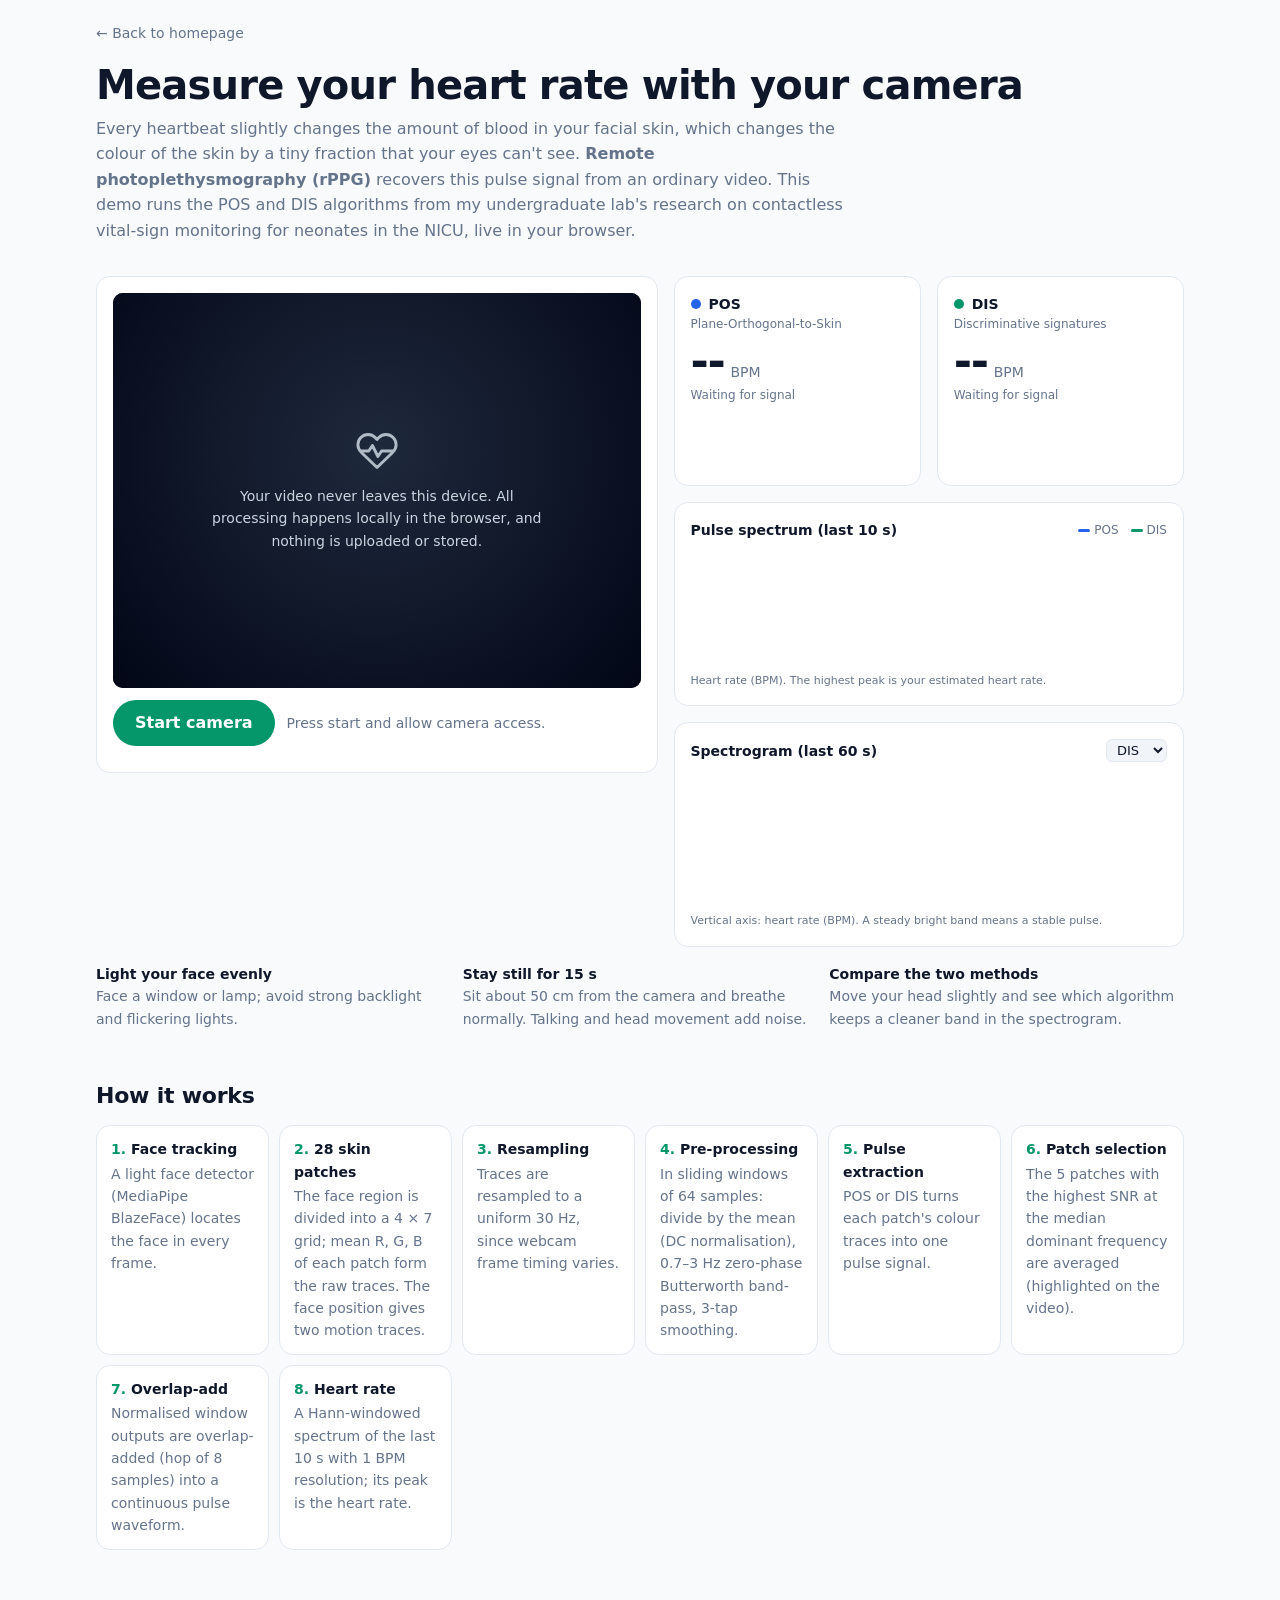
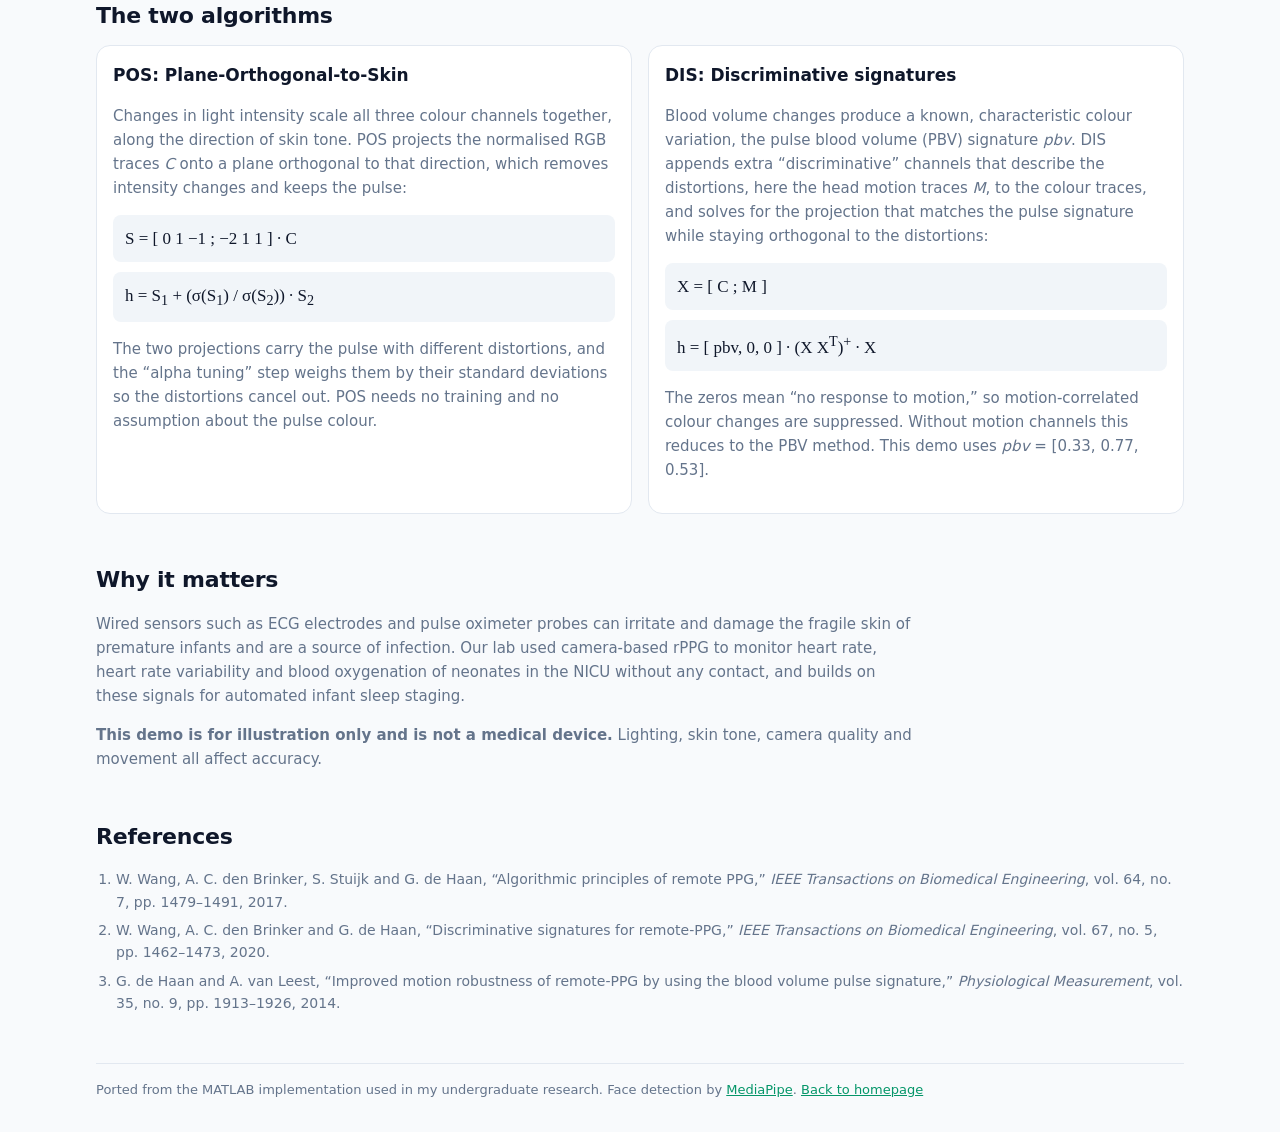
==== static/rppg/index.html @ 7802dd4b "Add live rPPG heart-rate demo (POS and DIS) to the site In-browser webcam demo at /rppg/ ported from" ====
<!doctype html>
<html lang="en">
<head>
  <meta charset="utf-8">
  <meta name="viewport" content="width=device-width, initial-scale=1">
  <title>rPPG Live Demo | Yiming Zhong</title>
  <meta name="description" content="Measure your heart rate with your webcam: an in-browser demo of remote photoplethysmography (rPPG) using the POS and DIS algorithms.">
  <script>
    // Follow the main site's light/dark choice when one has been saved.
    try {
      const t = localStorage.getItem('wc-color-theme');
      if (t === 'light' || t === 'dark') document.documentElement.dataset.theme = t;
    } catch (e) {}
  </script>
  <style>
    :root {
      --bg: #f8fafc;
      --surface: #ffffff;
      --surface-2: #f1f5f9;
      --border: #e2e8f0;
      --text: #0f172a;
      --muted: #64748b;
      --accent: #059669;
      --accent-ink: #ffffff;
      --grid: #e2e8f0;
      --pos: #2563eb;
      --dis: #059669;
      --good: #059669;
      --fair: #d97706;
      --poor: #dc2626;
      color-scheme: light;
    }
    @media (prefers-color-scheme: dark) {
      :root:not([data-theme="light"]) {
        --bg: #0b1120;
        --surface: #111827;
        --surface-2: #1e293b;
        --border: #1f2a3c;
        --text: #e5e7eb;
        --muted: #94a3b8;
        --accent: #10b981;
        --accent-ink: #052e1f;
        --grid: #1f2a3c;
        --pos: #60a5fa;
        --dis: #34d399;
        --good: #34d399;
        --fair: #fbbf24;
        --poor: #f87171;
        color-scheme: dark;
      }
    }
    :root[data-theme="dark"] {
      --bg: #0b1120;
      --surface: #111827;
      --surface-2: #1e293b;
      --border: #1f2a3c;
      --text: #e5e7eb;
      --muted: #94a3b8;
      --accent: #10b981;
      --accent-ink: #052e1f;
      --grid: #1f2a3c;
      --pos: #60a5fa;
      --dis: #34d399;
      --good: #34d399;
      --fair: #fbbf24;
      --poor: #f87171;
      color-scheme: dark;
    }
    * { box-sizing: border-box; }
    [hidden] { display: none !important; }
    body {
      margin: 0;
      background: var(--bg);
      color: var(--text);
      font: 16px/1.6 system-ui, -apple-system, "Segoe UI", Roboto, "Helvetica Neue", Arial, sans-serif;
    }
    a { color: var(--accent); }
    .wrap { max-width: 1120px; margin: 0 auto; padding: 0 16px; }
    header.top { padding: 20px 0 8px; }
    header.top a.back { text-decoration: none; font-size: 14px; color: var(--muted); }
    header.top a.back:hover { color: var(--accent); }
    h1 { font-size: clamp(28px, 4vw, 40px); line-height: 1.15; margin: 16px 0 8px; letter-spacing: -0.02em; }
    .lede { color: var(--muted); max-width: 760px; margin: 0 0 24px; }
    h2 { font-size: 22px; margin: 48px 0 12px; letter-spacing: -0.01em; }
    h3 { font-size: 17px; margin: 0 0 8px; }
    .card {
      background: var(--surface);
      border: 1px solid var(--border);
      border-radius: 14px;
      padding: 16px;
    }
    .demo { display: grid; grid-template-columns: minmax(0, 1.1fr) minmax(0, 1fr); gap: 16px; align-items: start; }
    @media (max-width: 860px) { .demo { grid-template-columns: minmax(0, 1fr); } }
    .stage { position: relative; border-radius: 10px; overflow: hidden; background: #000; aspect-ratio: 4 / 3; }
    .stage canvas { display: block; width: 100%; height: auto; }
    .stage video { position: absolute; width: 1px; height: 1px; opacity: 0; pointer-events: none; }
    .placeholder {
      position: absolute; inset: 0; display: flex; flex-direction: column; align-items: center; justify-content: center;
      gap: 12px; padding: 24px; text-align: center; color: #cbd5e1;
      background: radial-gradient(circle at 50% 40%, #1e293b, #020617);
    }
    .placeholder svg { opacity: 0.85; }
    .placeholder p { margin: 0; font-size: 14px; max-width: 340px; }
    .controls { display: flex; flex-wrap: wrap; align-items: center; gap: 12px; margin-top: 12px; }
    button {
      font: inherit; font-weight: 600; border: 0; border-radius: 999px; padding: 10px 22px; cursor: pointer;
      background: var(--accent); color: var(--accent-ink);
    }
    button.secondary { background: var(--surface-2); color: var(--text); border: 1px solid var(--border); }
    button:disabled { opacity: 0.5; cursor: not-allowed; }
    .status { font-size: 14px; color: var(--muted); flex: 1 1 200px; }
    .chips { display: flex; flex-wrap: wrap; gap: 8px; margin-top: 10px; font-size: 12px; }
    .chip { padding: 2px 10px; border-radius: 999px; background: var(--surface-2); color: var(--muted); border: 1px solid var(--border); }
    .chip:empty { display: none; }
    .chip[data-state="ok"] { color: var(--good); }
    .chip[data-state="failed"] { color: var(--fair); }
    .progress { height: 4px; background: var(--surface-2); border-radius: 999px; margin-top: 12px; overflow: hidden; }
    .progress > div { height: 100%; width: 0; background: var(--accent); transition: width 0.3s; }
    .results { display: grid; gap: 16px; }
    .methods { display: grid; grid-template-columns: 1fr 1fr; gap: 16px; }
    @media (max-width: 480px) { .methods { grid-template-columns: 1fr; } }
    .method .name { display: flex; align-items: center; gap: 8px; font-weight: 600; font-size: 14px; }
    .method .name i { width: 10px; height: 10px; border-radius: 50%; display: inline-block; }
    .method .sub { font-size: 12px; color: var(--muted); }
    .bpm { display: flex; align-items: baseline; gap: 6px; margin: 6px 0 2px; }
    .bpm strong { font-size: 44px; line-height: 1; font-variant-numeric: tabular-nums; letter-spacing: -0.03em; }
    .bpm span { color: var(--muted); font-size: 14px; }
    .quality { font-size: 12px; color: var(--muted); }
    .quality[data-level="good"] { color: var(--good); }
    .quality[data-level="fair"] { color: var(--fair); }
    .quality[data-level="poor"] { color: var(--poor); }
    canvas.wave { width: 100%; height: 56px; display: block; margin-top: 8px; }
    canvas.spectrum { width: 100%; height: 120px; display: block; }
    canvas.spectrogram { width: 100%; height: 140px; display: block; border-radius: 6px; }
    .chart-head { display: flex; justify-content: space-between; align-items: center; gap: 8px; margin-bottom: 6px; }
    .chart-head h3 { margin: 0; font-size: 14px; }
    .legend { display: flex; gap: 12px; font-size: 12px; color: var(--muted); }
    .legend i { display: inline-block; width: 12px; height: 3px; border-radius: 2px; vertical-align: middle; margin-right: 4px; }
    select { font: inherit; font-size: 13px; padding: 2px 6px; border-radius: 6px; border: 1px solid var(--border); background: var(--surface-2); color: var(--text); }
    .axis-note { font-size: 11px; color: var(--muted); margin-top: 4px; }
    .tips { display: grid; grid-template-columns: repeat(auto-fit, minmax(220px, 1fr)); gap: 12px; margin-top: 16px; }
    .tip { font-size: 14px; color: var(--muted); }
    .tip b { color: var(--text); display: block; }
    .pipeline { display: grid; grid-template-columns: repeat(auto-fit, minmax(170px, 1fr)); gap: 10px; counter-reset: step; }
    .pipeline .card { padding: 12px 14px; font-size: 14px; color: var(--muted); }
    .pipeline .card b { display: block; color: var(--text); margin-bottom: 2px; }
    .pipeline .card b::before { counter-increment: step; content: counter(step) ". "; color: var(--accent); }
    .algos { display: grid; grid-template-columns: repeat(auto-fit, minmax(300px, 1fr)); gap: 16px; }
    .eq {
      font-family: "Cambria Math", "STIX Two Math", Georgia, serif; font-size: 17px; background: var(--surface-2);
      border-radius: 8px; padding: 10px 12px; margin: 10px 0; overflow-x: auto; white-space: nowrap;
    }
    .algos p, .prose p, .prose li { color: var(--muted); font-size: 15px; }
    .prose { max-width: 820px; }
    .refs { font-size: 14px; color: var(--muted); padding-left: 20px; }
    .refs li { margin-bottom: 6px; }
    footer { margin: 48px 0 32px; padding-top: 16px; border-top: 1px solid var(--border); font-size: 13px; color: var(--muted); }
  </style>
</head>
<body>
  <div class="wrap">
    <header class="top">
      <a class="back" href="../">&larr; Back to homepage</a>
      <h1>Measure your heart rate with your camera</h1>
      <p class="lede">
        Every heartbeat slightly changes the amount of blood in your facial skin, which changes the colour of
        the skin by a tiny fraction that your eyes can't see. <strong>Remote photoplethysmography (rPPG)</strong>
        recovers this pulse signal from an ordinary video. This demo runs the POS and DIS algorithms from my
        undergraduate lab's research on contactless vital-sign monitoring for neonates in the NICU, live in your browser.
      </p>
    </header>

    <section class="demo">
      <div class="card">
        <div class="stage">
          <canvas id="view" aria-label="Camera view with the skin regions used for measurement"></canvas>
          <video id="video" playsinline muted></video>
          <div class="placeholder" id="placeholder">
            <svg width="44" height="44" viewBox="0 0 24 24" fill="none" stroke="currentColor" stroke-width="1.6" stroke-linecap="round" stroke-linejoin="round" aria-hidden="true">
              <path d="M20.8 4.6a5.5 5.5 0 0 0-7.8 0L12 5.7l-1-1.1a5.5 5.5 0 0 0-7.8 7.8l1 1.1L12 21l7.8-7.5 1-1.1a5.5 5.5 0 0 0 0-7.8z"/>
              <path d="M3.5 12h4l2-3 3 6 2-3h6"/>
            </svg>
            <p>Your video never leaves this device. All processing happens locally in the browser, and nothing is uploaded or stored.</p>
          </div>
        </div>
        <div class="controls">
          <button id="start" type="button">Start camera</button>
          <button id="stop" type="button" class="secondary" hidden>Stop</button>
          <div class="status" id="status" role="status" aria-live="polite">Press start and allow camera access.</div>
        </div>
        <div class="progress" id="progress" hidden><div id="progress-bar"></div></div>
        <div class="chips">
          <span class="chip" id="tracker"></span>
          <span class="chip" id="fps"></span>
        </div>
      </div>

      <div class="results">
        <div class="methods">
          <div class="card method">
            <div class="name"><i style="background: var(--pos)"></i>POS</div>
            <div class="sub">Plane-Orthogonal-to-Skin</div>
            <div class="bpm"><strong id="pos-bpm">--</strong><span>BPM</span></div>
            <div class="quality" id="pos-quality">Waiting for signal</div>
            <canvas class="wave" id="pos-wave" aria-label="POS pulse waveform"></canvas>
          </div>
          <div class="card method">
            <div class="name"><i style="background: var(--dis)"></i>DIS</div>
            <div class="sub">Discriminative signatures</div>
            <div class="bpm"><strong id="dis-bpm">--</strong><span>BPM</span></div>
            <div class="quality" id="dis-quality">Waiting for signal</div>
            <canvas class="wave" id="dis-wave" aria-label="DIS pulse waveform"></canvas>
          </div>
        </div>
        <div class="card">
          <div class="chart-head">
            <h3>Pulse spectrum (last 10 s)</h3>
            <div class="legend"><span><i style="background: var(--pos)"></i>POS</span><span><i style="background: var(--dis)"></i>DIS</span></div>
          </div>
          <canvas class="spectrum" id="spectrum" aria-label="Pulse spectrum"></canvas>
          <div class="axis-note">Heart rate (BPM). The highest peak is your estimated heart rate.</div>
        </div>
        <div class="card">
          <div class="chart-head">
            <h3>Spectrogram (last 60 s)</h3>
            <select id="spec-method" aria-label="Algorithm shown in the spectrogram">
              <option value="dis">DIS</option>
              <option value="pos">POS</option>
            </select>
          </div>
          <canvas class="spectrogram" id="spectrogram" aria-label="Heart rate spectrogram"></canvas>
          <div class="axis-note">Vertical axis: heart rate (BPM). A steady bright band means a stable pulse.</div>
        </div>
      </div>
    </section>

    <div class="tips">
      <div class="tip"><b>Light your face evenly</b>Face a window or lamp; avoid strong backlight and flickering lights.</div>
      <div class="tip"><b>Stay still for 15 s</b>Sit about 50 cm from the camera and breathe normally. Talking and head movement add noise.</div>
      <div class="tip"><b>Compare the two methods</b>Move your head slightly and see which algorithm keeps a cleaner band in the spectrogram.</div>
    </div>

    <h2>How it works</h2>
    <div class="pipeline">
      <div class="card"><b>Face tracking</b>A light face detector (MediaPipe BlazeFace) locates the face in every frame.</div>
      <div class="card"><b>28 skin patches</b>The face region is divided into a 4 &times; 7 grid; mean R, G, B of each patch form the raw traces. The face position gives two motion traces.</div>
      <div class="card"><b>Resampling</b>Traces are resampled to a uniform 30 Hz, since webcam frame timing varies.</div>
      <div class="card"><b>Pre-processing</b>In sliding windows of 64 samples: divide by the mean (DC normalisation), 0.7&ndash;3 Hz zero-phase Butterworth band-pass, 3-tap smoothing.</div>
      <div class="card"><b>Pulse extraction</b>POS or DIS turns each patch's colour traces into one pulse signal.</div>
      <div class="card"><b>Patch selection</b>The 5 patches with the highest SNR at the median dominant frequency are averaged (highlighted on the video).</div>
      <div class="card"><b>Overlap-add</b>Normalised window outputs are overlap-added (hop of 8 samples) into a continuous pulse waveform.</div>
      <div class="card"><b>Heart rate</b>A Hann-windowed spectrum of the last 10 s with 1 BPM resolution; its peak is the heart rate.</div>
    </div>

    <h2>The two algorithms</h2>
    <div class="algos">
      <div class="card">
        <h3>POS: Plane-Orthogonal-to-Skin</h3>
        <p>
          Changes in light intensity scale all three colour channels together, along the direction of skin tone.
          POS projects the normalised RGB traces <var>C</var> onto a plane orthogonal to that direction,
          which removes intensity changes and keeps the pulse:
        </p>
        <div class="eq">S = [ 0 1 &minus;1 ; &minus;2 1 1 ] &middot; C</div>
        <div class="eq">h = S<sub>1</sub> + (&sigma;(S<sub>1</sub>) / &sigma;(S<sub>2</sub>)) &middot; S<sub>2</sub></div>
        <p>
          The two projections carry the pulse with different distortions, and the &ldquo;alpha tuning&rdquo; step
          weighs them by their standard deviations so the distortions cancel out. POS needs no training and no
          assumption about the pulse colour.
        </p>
      </div>
      <div class="card">
        <h3>DIS: Discriminative signatures</h3>
        <p>
          Blood volume changes produce a known, characteristic colour variation, the pulse blood volume (PBV)
          signature <var>pbv</var>. DIS appends extra &ldquo;discriminative&rdquo; channels that describe the
          distortions, here the head motion traces <var>M</var>, to the colour traces, and solves for the projection
          that matches the pulse signature while staying orthogonal to the distortions:
        </p>
        <div class="eq">X = [ C ; M ]</div>
        <div class="eq">h = [ pbv, 0, 0 ] &middot; (X X<sup>T</sup>)<sup>+</sup> &middot; X</div>
        <p>
          The zeros mean &ldquo;no response to motion,&rdquo; so motion-correlated colour changes are suppressed.
          Without motion channels this reduces to the PBV method. This demo uses
          <var>pbv</var> = [0.33, 0.77, 0.53].
        </p>
      </div>
    </div>

    <h2>Why it matters</h2>
    <div class="prose">
      <p>
        Wired sensors such as ECG electrodes and pulse oximeter probes can irritate and damage the fragile skin of
        premature infants and are a source of infection. Our lab used camera-based rPPG to monitor heart rate,
        heart rate variability and blood oxygenation of neonates in the NICU without any contact, and builds on
        these signals for automated infant sleep staging.
      </p>
      <p>
        <strong>This demo is for illustration only and is not a medical device.</strong> Lighting, skin tone,
        camera quality and movement all affect accuracy.
      </p>
    </div>

    <h2>References</h2>
    <ol class="refs">
      <li>W. Wang, A. C. den Brinker, S. Stuijk and G. de Haan, &ldquo;Algorithmic principles of remote PPG,&rdquo; <em>IEEE Transactions on Biomedical Engineering</em>, vol. 64, no. 7, pp. 1479&ndash;1491, 2017.</li>
      <li>W. Wang, A. C. den Brinker and G. de Haan, &ldquo;Discriminative signatures for remote-PPG,&rdquo; <em>IEEE Transactions on Biomedical Engineering</em>, vol. 67, no. 5, pp. 1462&ndash;1473, 2020.</li>
      <li>G. de Haan and A. van Leest, &ldquo;Improved motion robustness of remote-PPG by using the blood volume pulse signature,&rdquo; <em>Physiological Measurement</em>, vol. 35, no. 9, pp. 1913&ndash;1926, 2014.</li>
    </ol>

    <footer>
      Ported from the MATLAB implementation used in my undergraduate research. Face detection by
      <a href="https://ai.google.dev/edge/mediapipe/solutions/vision/face_detector" rel="noopener">MediaPipe</a>.
      <a href="../">Back to homepage</a>
    </footer>
  </div>
  <script type="module" src="app.js"></script>
</body>
</html>
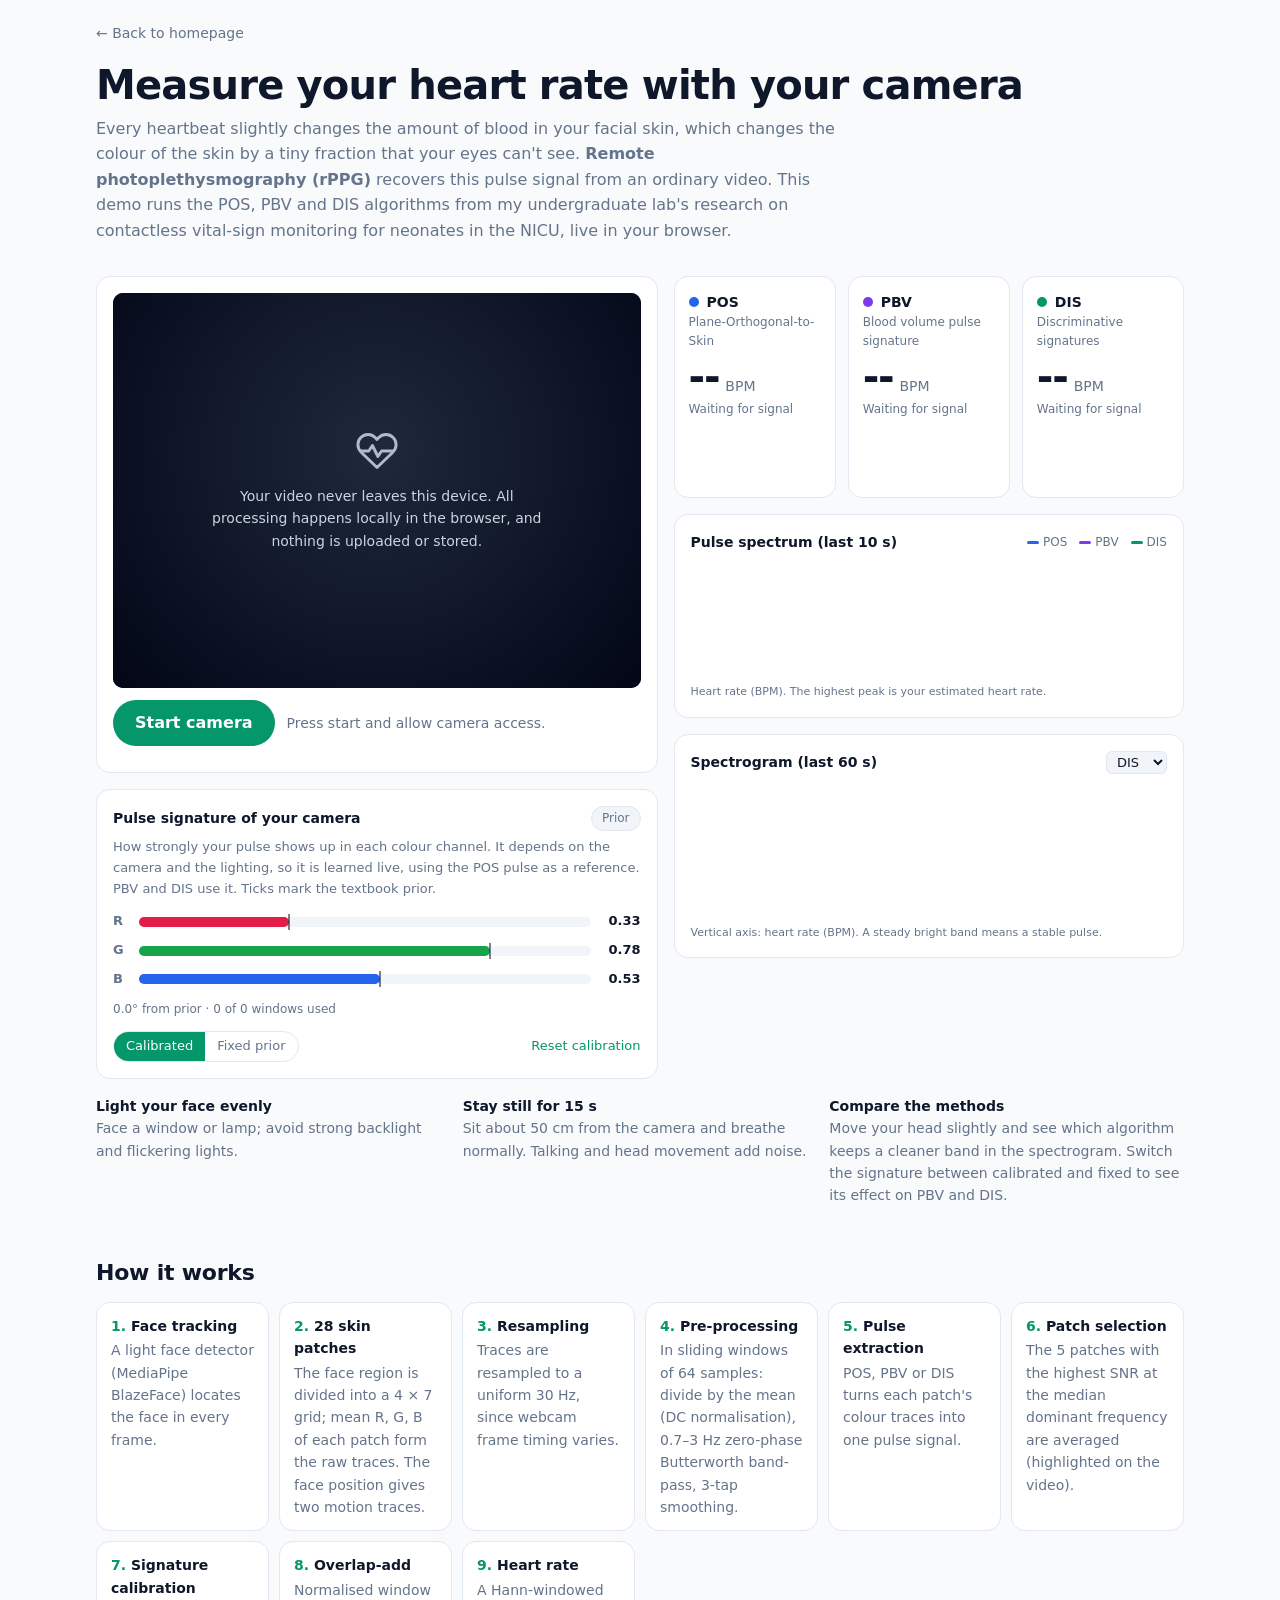
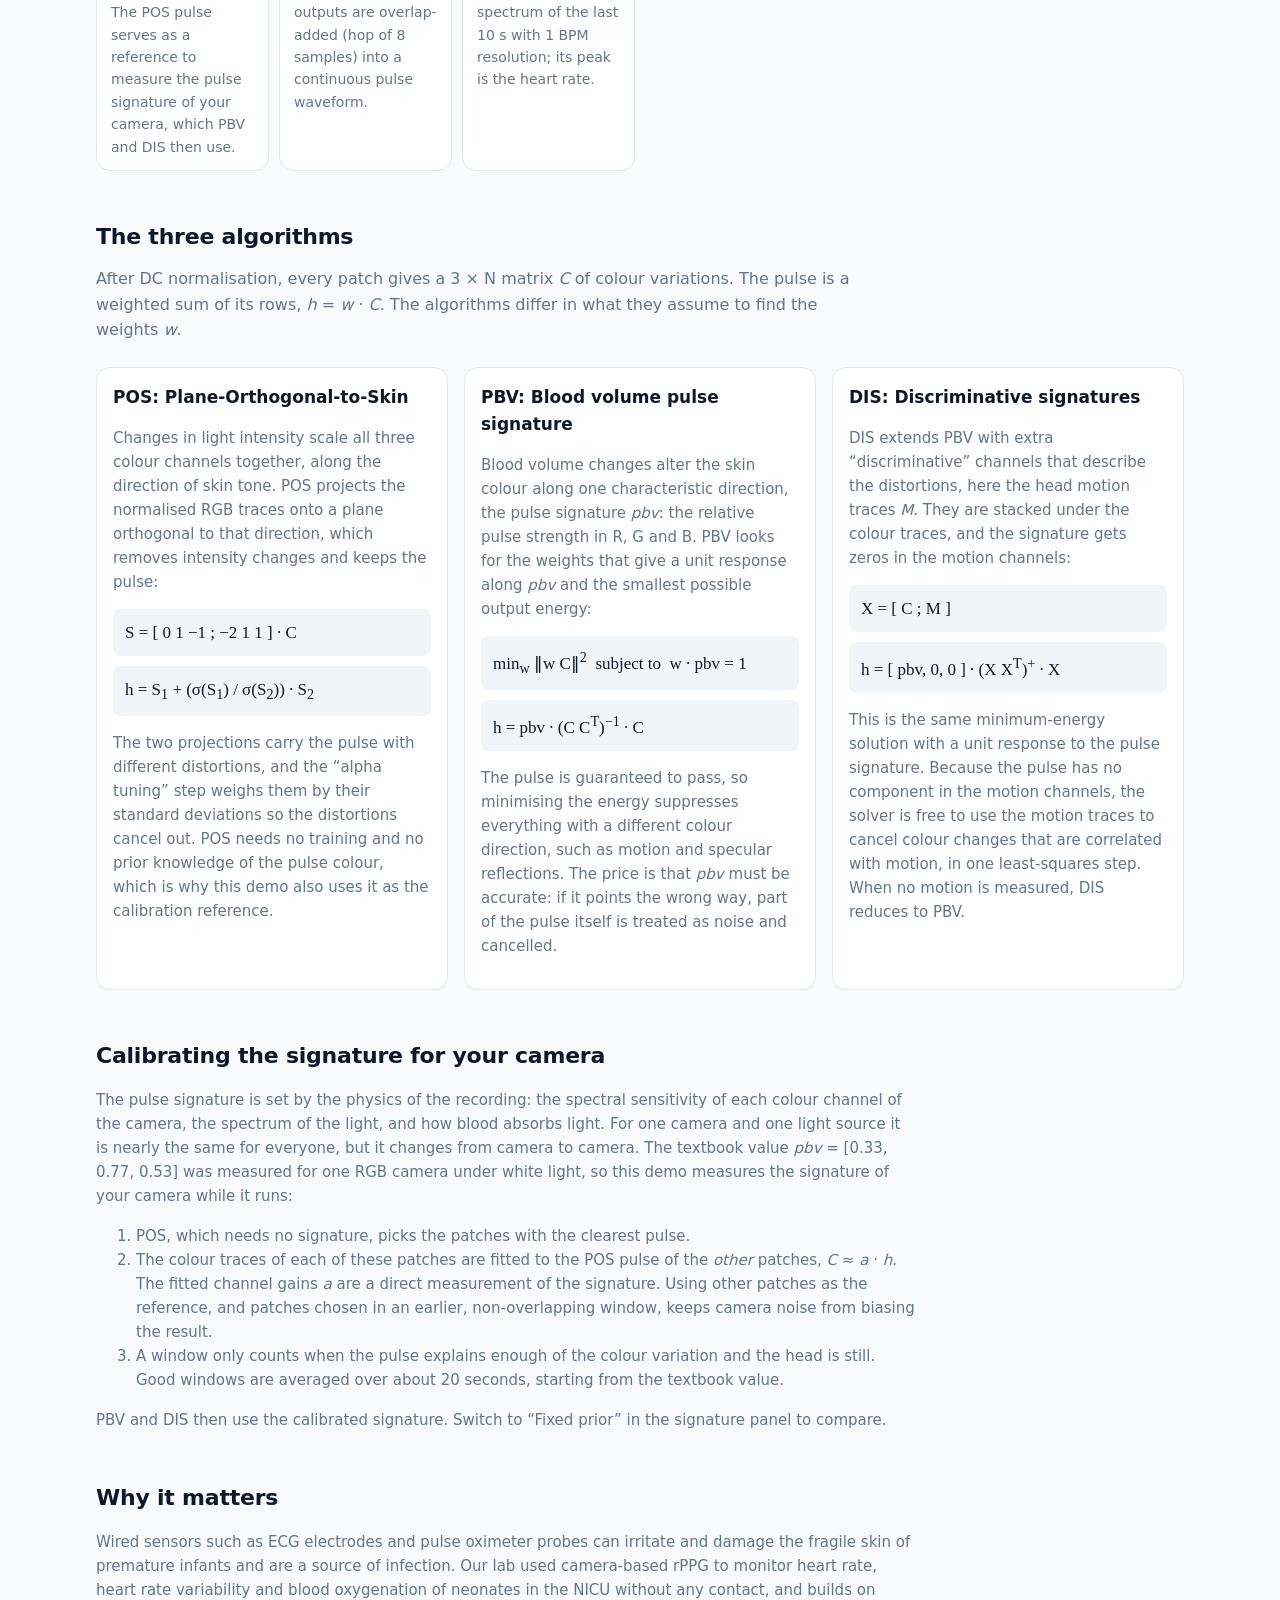
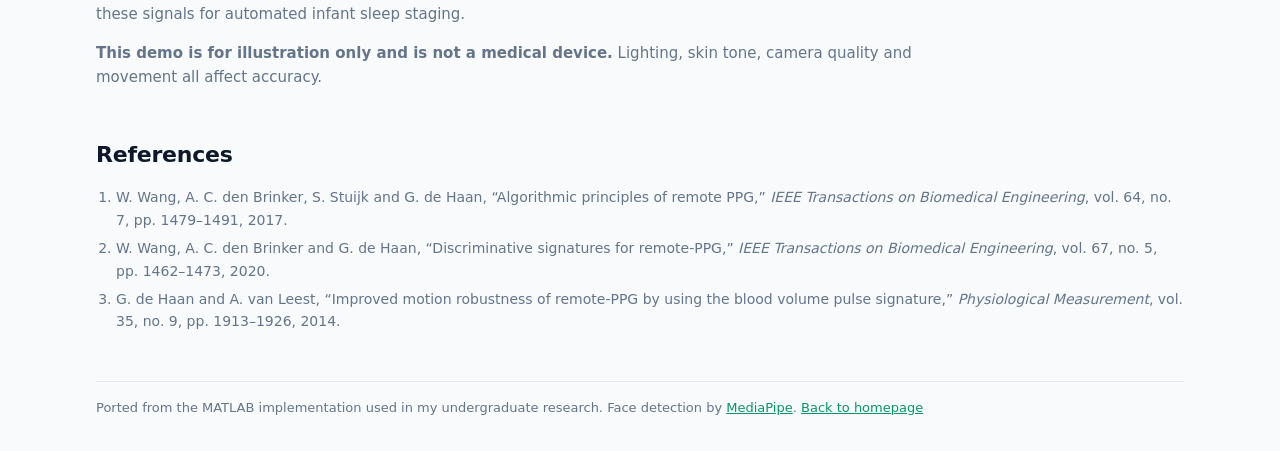
==== commit 70f936cb: "rPPG demo: add PBV and live pulse-signature calibration - Add PBV (blood volume pulse signature) as " ====
--- a/static/rppg/index.html
+++ b/static/rppg/index.html
@@ -24,7 +24,11 @@
       --accent-ink: #ffffff;
       --grid: #e2e8f0;
       --pos: #2563eb;
+      --pbv: #7c3aed;
       --dis: #059669;
+      --ch-r: #e11d48;
+      --ch-g: #16a34a;
+      --ch-b: #2563eb;
       --good: #059669;
       --fair: #d97706;
       --poor: #dc2626;
@@ -42,7 +46,11 @@
         --accent-ink: #052e1f;
         --grid: #1f2a3c;
         --pos: #60a5fa;
+        --pbv: #a78bfa;
         --dis: #34d399;
+        --ch-r: #fb7185;
+        --ch-g: #4ade80;
+        --ch-b: #60a5fa;
         --good: #34d399;
         --fair: #fbbf24;
         --poor: #f87171;
@@ -60,7 +68,11 @@
       --accent-ink: #052e1f;
       --grid: #1f2a3c;
       --pos: #60a5fa;
+      --pbv: #a78bfa;
       --dis: #34d399;
+      --ch-r: #fb7185;
+      --ch-g: #4ade80;
+      --ch-b: #60a5fa;
       --good: #34d399;
       --fair: #fbbf24;
       --poor: #f87171;
@@ -110,20 +122,21 @@
     button:disabled { opacity: 0.5; cursor: not-allowed; }
     .status { font-size: 14px; color: var(--muted); flex: 1 1 200px; }
     .chips { display: flex; flex-wrap: wrap; gap: 8px; margin-top: 10px; font-size: 12px; }
-    .chip { padding: 2px 10px; border-radius: 999px; background: var(--surface-2); color: var(--muted); border: 1px solid var(--border); }
+    .chip { font-size: 12px; padding: 2px 10px; border-radius: 999px; background: var(--surface-2); color: var(--muted); border: 1px solid var(--border); }
     .chip:empty { display: none; }
     .chip[data-state="ok"] { color: var(--good); }
     .chip[data-state="failed"] { color: var(--fair); }
     .progress { height: 4px; background: var(--surface-2); border-radius: 999px; margin-top: 12px; overflow: hidden; }
     .progress > div { height: 100%; width: 0; background: var(--accent); transition: width 0.3s; }
-    .results { display: grid; gap: 16px; }
-    .methods { display: grid; grid-template-columns: 1fr 1fr; gap: 16px; }
-    @media (max-width: 480px) { .methods { grid-template-columns: 1fr; } }
+    .results, .left { display: grid; gap: 16px; }
+    .methods { display: grid; grid-template-columns: repeat(3, minmax(0, 1fr)); gap: 12px; }
+    @media (max-width: 560px) { .methods { grid-template-columns: minmax(0, 1fr); } }
+    .methods .card { padding: 14px; }
     .method .name { display: flex; align-items: center; gap: 8px; font-weight: 600; font-size: 14px; }
     .method .name i { width: 10px; height: 10px; border-radius: 50%; display: inline-block; }
     .method .sub { font-size: 12px; color: var(--muted); }
     .bpm { display: flex; align-items: baseline; gap: 6px; margin: 6px 0 2px; }
-    .bpm strong { font-size: 44px; line-height: 1; font-variant-numeric: tabular-nums; letter-spacing: -0.03em; }
+    .bpm strong { font-size: 40px; line-height: 1; font-variant-numeric: tabular-nums; letter-spacing: -0.03em; }
     .bpm span { color: var(--muted); font-size: 14px; }
     .quality { font-size: 12px; color: var(--muted); }
     .quality[data-level="good"] { color: var(--good); }
@@ -138,6 +151,25 @@
     .legend i { display: inline-block; width: 12px; height: 3px; border-radius: 2px; vertical-align: middle; margin-right: 4px; }
     select { font: inherit; font-size: 13px; padding: 2px 6px; border-radius: 6px; border: 1px solid var(--border); background: var(--surface-2); color: var(--text); }
     .axis-note { font-size: 11px; color: var(--muted); margin-top: 4px; }
+    .sig-note { font-size: 13px; color: var(--muted); margin: 0 0 12px; }
+    .bars { display: grid; gap: 8px; }
+    .bar-row { display: grid; grid-template-columns: 16px minmax(0, 1fr) 40px; align-items: center; gap: 10px; font-size: 13px; }
+    .bar-row > span { color: var(--muted); font-weight: 600; }
+    .bar-row > b { font-variant-numeric: tabular-nums; text-align: right; font-weight: 600; }
+    .track { position: relative; height: 10px; background: var(--surface-2); border-radius: 999px; }
+    .fill { height: 100%; border-radius: 999px; transition: width 0.4s; }
+    .fill.r { background: var(--ch-r); }
+    .fill.g { background: var(--ch-g); }
+    .fill.b { background: var(--ch-b); }
+    .mark { position: absolute; top: -3px; width: 2px; height: 16px; margin-left: -1px; background: var(--text); opacity: 0.55; }
+    .sig-meta { font-size: 12px; color: var(--muted); margin-top: 10px; }
+    .sig-controls { display: flex; flex-wrap: wrap; align-items: center; justify-content: space-between; gap: 10px; margin-top: 12px; }
+    .seg { display: inline-flex; border: 1px solid var(--border); border-radius: 999px; overflow: hidden; font-size: 13px; }
+    .seg label { padding: 4px 12px; cursor: pointer; color: var(--muted); }
+    .seg input { position: absolute; opacity: 0; pointer-events: none; }
+    .seg label:has(input:checked) { background: var(--accent); color: var(--accent-ink); }
+    .seg label:has(input:focus-visible) { outline: 2px solid var(--accent); outline-offset: -2px; }
+    button.link { background: none; color: var(--accent); padding: 0; font-weight: 500; font-size: 13px; }
     .tips { display: grid; grid-template-columns: repeat(auto-fit, minmax(220px, 1fr)); gap: 12px; margin-top: 16px; }
     .tip { font-size: 14px; color: var(--muted); }
     .tip b { color: var(--text); display: block; }
@@ -165,12 +197,13 @@
       <p class="lede">
         Every heartbeat slightly changes the amount of blood in your facial skin, which changes the colour of
         the skin by a tiny fraction that your eyes can't see. <strong>Remote photoplethysmography (rPPG)</strong>
-        recovers this pulse signal from an ordinary video. This demo runs the POS and DIS algorithms from my
+        recovers this pulse signal from an ordinary video. This demo runs the POS, PBV and DIS algorithms from my
         undergraduate lab's research on contactless vital-sign monitoring for neonates in the NICU, live in your browser.
       </p>
     </header>
 
     <section class="demo">
+      <div class="left">
       <div class="card">
         <div class="stage">
           <canvas id="view" aria-label="Camera view with the skin regions used for measurement"></canvas>
@@ -195,6 +228,31 @@
         </div>
       </div>
 
+      <div class="card signature">
+        <div class="chart-head">
+          <h3>Pulse signature of your camera</h3>
+          <span class="chip" id="sig-status">Prior</span>
+        </div>
+        <p class="sig-note">
+          How strongly your pulse shows up in each colour channel. It depends on the camera and the lighting, so it is
+          learned live, using the POS pulse as a reference. PBV and DIS use it. Ticks mark the textbook prior.
+        </p>
+        <div class="bars" aria-label="Pulse signature per colour channel">
+          <div class="bar-row"><span>R</span><div class="track"><div class="fill r" id="sig-r"></div><div class="mark" id="prior-r"></div></div><b id="sig-r-val">–</b></div>
+          <div class="bar-row"><span>G</span><div class="track"><div class="fill g" id="sig-g"></div><div class="mark" id="prior-g"></div></div><b id="sig-g-val">–</b></div>
+          <div class="bar-row"><span>B</span><div class="track"><div class="fill b" id="sig-b"></div><div class="mark" id="prior-b"></div></div><b id="sig-b-val">–</b></div>
+        </div>
+        <div class="sig-meta" id="sig-meta"></div>
+        <div class="sig-controls">
+          <div class="seg" role="radiogroup" aria-label="Signature used by PBV and DIS">
+            <label><input type="radio" name="sig-mode" value="calibrated" checked>Calibrated</label>
+            <label><input type="radio" name="sig-mode" value="prior">Fixed prior</label>
+          </div>
+          <button class="link" id="sig-reset" type="button">Reset calibration</button>
+        </div>
+      </div>
+      </div>
+
       <div class="results">
         <div class="methods">
           <div class="card method">
@@ -205,6 +263,13 @@
             <canvas class="wave" id="pos-wave" aria-label="POS pulse waveform"></canvas>
           </div>
           <div class="card method">
+            <div class="name"><i style="background: var(--pbv)"></i>PBV</div>
+            <div class="sub">Blood volume pulse signature</div>
+            <div class="bpm"><strong id="pbv-bpm">--</strong><span>BPM</span></div>
+            <div class="quality" id="pbv-quality">Waiting for signal</div>
+            <canvas class="wave" id="pbv-wave" aria-label="PBV pulse waveform"></canvas>
+          </div>
+          <div class="card method">
             <div class="name"><i style="background: var(--dis)"></i>DIS</div>
             <div class="sub">Discriminative signatures</div>
             <div class="bpm"><strong id="dis-bpm">--</strong><span>BPM</span></div>
@@ -215,7 +280,7 @@
         <div class="card">
           <div class="chart-head">
             <h3>Pulse spectrum (last 10 s)</h3>
-            <div class="legend"><span><i style="background: var(--pos)"></i>POS</span><span><i style="background: var(--dis)"></i>DIS</span></div>
+            <div class="legend"><span><i style="background: var(--pos)"></i>POS</span><span><i style="background: var(--pbv)"></i>PBV</span><span><i style="background: var(--dis)"></i>DIS</span></div>
           </div>
           <canvas class="spectrum" id="spectrum" aria-label="Pulse spectrum"></canvas>
           <div class="axis-note">Heart rate (BPM). The highest peak is your estimated heart rate.</div>
@@ -225,6 +290,7 @@
             <h3>Spectrogram (last 60 s)</h3>
             <select id="spec-method" aria-label="Algorithm shown in the spectrogram">
               <option value="dis">DIS</option>
+              <option value="pbv">PBV</option>
               <option value="pos">POS</option>
             </select>
           </div>
@@ -237,7 +303,7 @@
     <div class="tips">
       <div class="tip"><b>Light your face evenly</b>Face a window or lamp; avoid strong backlight and flickering lights.</div>
       <div class="tip"><b>Stay still for 15 s</b>Sit about 50 cm from the camera and breathe normally. Talking and head movement add noise.</div>
-      <div class="tip"><b>Compare the two methods</b>Move your head slightly and see which algorithm keeps a cleaner band in the spectrogram.</div>
+      <div class="tip"><b>Compare the methods</b>Move your head slightly and see which algorithm keeps a cleaner band in the spectrogram. Switch the signature between calibrated and fixed to see its effect on PBV and DIS.</div>
     </div>
 
     <h2>How it works</h2>
@@ -246,45 +312,94 @@
       <div class="card"><b>28 skin patches</b>The face region is divided into a 4 &times; 7 grid; mean R, G, B of each patch form the raw traces. The face position gives two motion traces.</div>
       <div class="card"><b>Resampling</b>Traces are resampled to a uniform 30 Hz, since webcam frame timing varies.</div>
       <div class="card"><b>Pre-processing</b>In sliding windows of 64 samples: divide by the mean (DC normalisation), 0.7&ndash;3 Hz zero-phase Butterworth band-pass, 3-tap smoothing.</div>
-      <div class="card"><b>Pulse extraction</b>POS or DIS turns each patch's colour traces into one pulse signal.</div>
+      <div class="card"><b>Pulse extraction</b>POS, PBV or DIS turns each patch's colour traces into one pulse signal.</div>
       <div class="card"><b>Patch selection</b>The 5 patches with the highest SNR at the median dominant frequency are averaged (highlighted on the video).</div>
+      <div class="card"><b>Signature calibration</b>The POS pulse serves as a reference to measure the pulse signature of your camera, which PBV and DIS then use.</div>
       <div class="card"><b>Overlap-add</b>Normalised window outputs are overlap-added (hop of 8 samples) into a continuous pulse waveform.</div>
       <div class="card"><b>Heart rate</b>A Hann-windowed spectrum of the last 10 s with 1 BPM resolution; its peak is the heart rate.</div>
     </div>
 
-    <h2>The two algorithms</h2>
+    <h2>The three algorithms</h2>
+    <p class="lede">
+      After DC normalisation, every patch gives a 3 &times; N matrix <var>C</var> of colour variations. The pulse is a
+      weighted sum of its rows, <var>h</var> = <var>w</var> &middot; <var>C</var>. The algorithms differ in what they
+      assume to find the weights <var>w</var>.
+    </p>
     <div class="algos">
       <div class="card">
         <h3>POS: Plane-Orthogonal-to-Skin</h3>
         <p>
           Changes in light intensity scale all three colour channels together, along the direction of skin tone.
-          POS projects the normalised RGB traces <var>C</var> onto a plane orthogonal to that direction,
-          which removes intensity changes and keeps the pulse:
+          POS projects the normalised RGB traces onto a plane orthogonal to that direction, which removes intensity
+          changes and keeps the pulse:
         </p>
         <div class="eq">S = [ 0 1 &minus;1 ; &minus;2 1 1 ] &middot; C</div>
         <div class="eq">h = S<sub>1</sub> + (&sigma;(S<sub>1</sub>) / &sigma;(S<sub>2</sub>)) &middot; S<sub>2</sub></div>
         <p>
           The two projections carry the pulse with different distortions, and the &ldquo;alpha tuning&rdquo; step
           weighs them by their standard deviations so the distortions cancel out. POS needs no training and no
-          assumption about the pulse colour.
+          prior knowledge of the pulse colour, which is why this demo also uses it as the calibration reference.
+        </p>
+      </div>
+      <div class="card">
+        <h3>PBV: Blood volume pulse signature</h3>
+        <p>
+          Blood volume changes alter the skin colour along one characteristic direction, the pulse signature
+          <var>pbv</var>: the relative pulse strength in R, G and B. PBV looks for the weights that give a unit
+          response along <var>pbv</var> and the smallest possible output energy:
+        </p>
+        <div class="eq">min<sub>w</sub> &Vert;w C&Vert;<sup>2</sup> &nbsp;subject to&nbsp; w &middot; pbv = 1</div>
+        <div class="eq">h = pbv &middot; (C C<sup>T</sup>)<sup>&minus;1</sup> &middot; C</div>
+        <p>
+          The pulse is guaranteed to pass, so minimising the energy suppresses everything with a different colour
+          direction, such as motion and specular reflections. The price is that <var>pbv</var> must be accurate:
+          if it points the wrong way, part of the pulse itself is treated as noise and cancelled.
         </p>
       </div>
       <div class="card">
         <h3>DIS: Discriminative signatures</h3>
         <p>
-          Blood volume changes produce a known, characteristic colour variation, the pulse blood volume (PBV)
-          signature <var>pbv</var>. DIS appends extra &ldquo;discriminative&rdquo; channels that describe the
-          distortions, here the head motion traces <var>M</var>, to the colour traces, and solves for the projection
-          that matches the pulse signature while staying orthogonal to the distortions:
+          DIS extends PBV with extra &ldquo;discriminative&rdquo; channels that describe the distortions, here the
+          head motion traces <var>M</var>. They are stacked under the colour traces, and the signature gets zeros
+          in the motion channels:
         </p>
         <div class="eq">X = [ C ; M ]</div>
         <div class="eq">h = [ pbv, 0, 0 ] &middot; (X X<sup>T</sup>)<sup>+</sup> &middot; X</div>
         <p>
-          The zeros mean &ldquo;no response to motion,&rdquo; so motion-correlated colour changes are suppressed.
-          Without motion channels this reduces to the PBV method. This demo uses
-          <var>pbv</var> = [0.33, 0.77, 0.53].
-        </p>
-      </div>
+          This is the same minimum-energy solution with a unit response to the pulse signature. Because the pulse
+          has no component in the motion channels, the solver is free to use the motion traces to cancel colour
+          changes that are correlated with motion, in one least-squares step. When no motion is measured, DIS
+          reduces to PBV.
+        </p>
+      </div>
+    </div>
+
+    <h2>Calibrating the signature for your camera</h2>
+    <div class="prose">
+      <p>
+        The pulse signature is set by the physics of the recording: the spectral sensitivity of each colour channel
+        of the camera, the spectrum of the light, and how blood absorbs light. For one camera and one light source it
+        is nearly the same for everyone, but it changes from camera to camera. The textbook value
+        <var>pbv</var> = [0.33, 0.77, 0.53] was measured for one RGB camera under white light, so this demo
+        measures the signature of your camera while it runs:
+      </p>
+      <ol>
+        <li>POS, which needs no signature, picks the patches with the clearest pulse.</li>
+        <li>
+          The colour traces of each of these patches are fitted to the POS pulse of the <em>other</em> patches,
+          <var>C</var> &asymp; <var>a</var> &middot; <var>h</var>. The fitted channel gains <var>a</var> are a direct
+          measurement of the signature. Using other patches as the reference, and patches chosen in an earlier,
+          non-overlapping window, keeps camera noise from biasing the result.
+        </li>
+        <li>
+          A window only counts when the pulse explains enough of the colour variation and the head is still. Good
+          windows are averaged over about 20 seconds, starting from the textbook value.
+        </li>
+      </ol>
+      <p>
+        PBV and DIS then use the calibrated signature. Switch to &ldquo;Fixed prior&rdquo; in the signature panel to
+        compare.
+      </p>
     </div>
 
     <h2>Why it matters</h2>
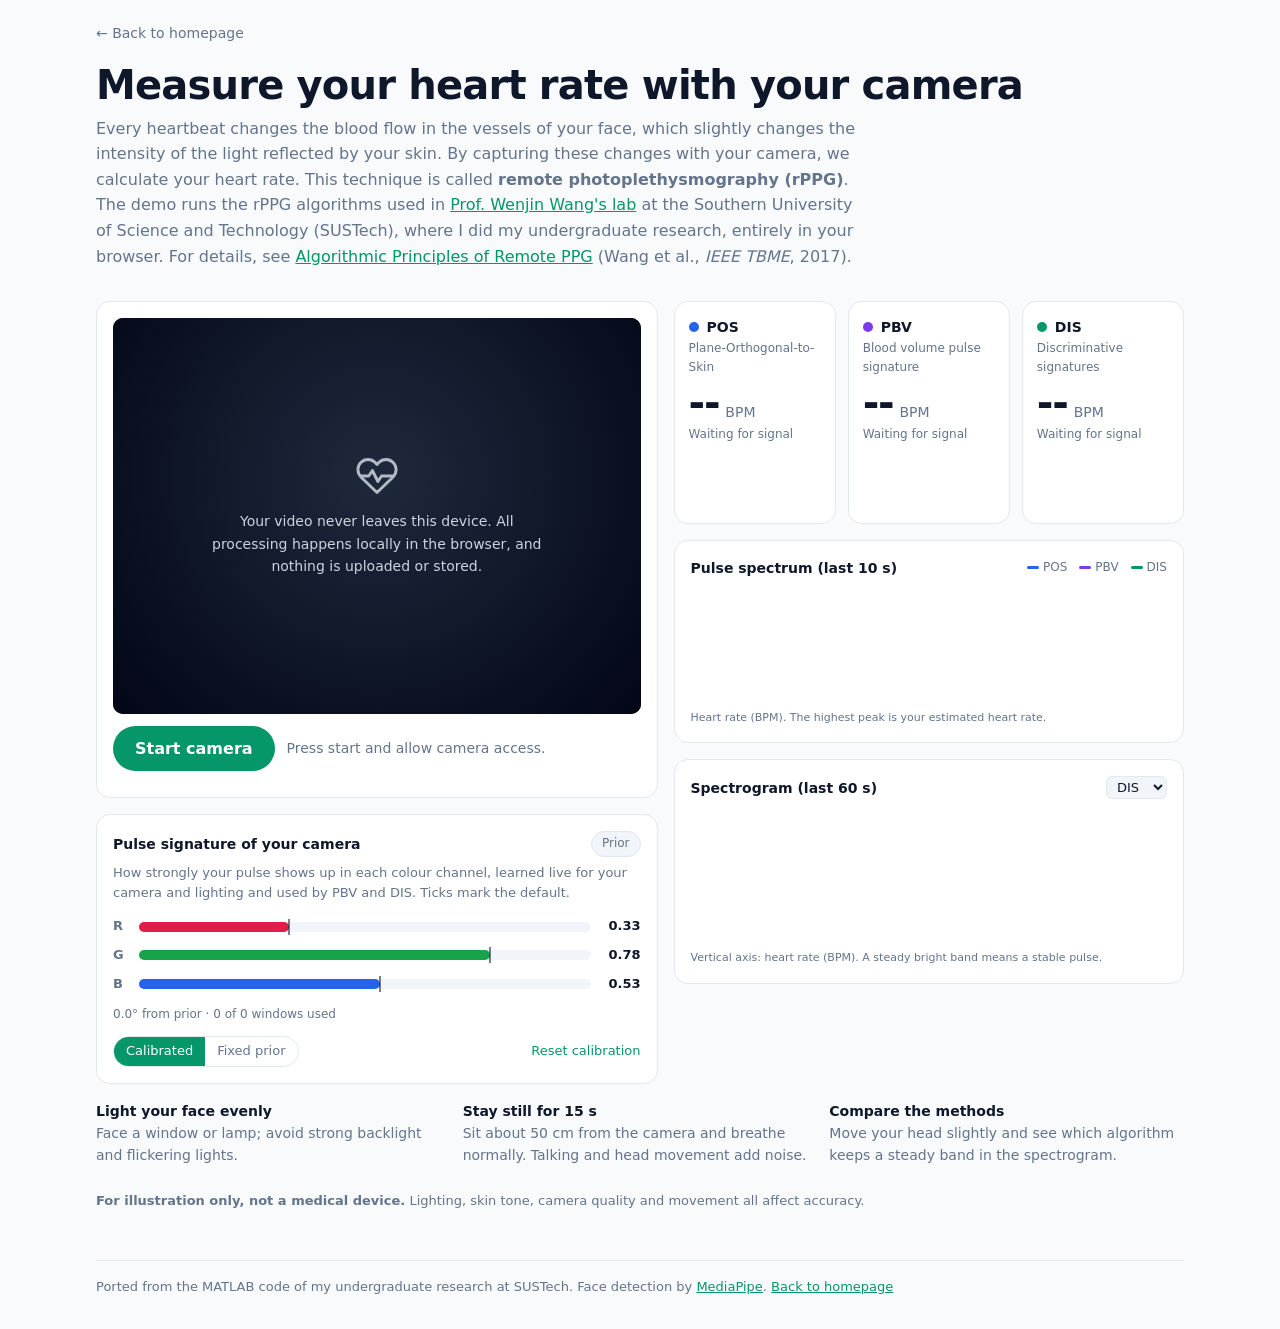
==== commit cc067c7c: "Use B.Eng., show name in navbar, simplify rPPG demo text - Degree: B.Eng. in Biomedical Engineering " ====
--- a/static/rppg/index.html
+++ b/static/rppg/index.html
@@ -93,7 +93,6 @@
     header.top a.back:hover { color: var(--accent); }
     h1 { font-size: clamp(28px, 4vw, 40px); line-height: 1.15; margin: 16px 0 8px; letter-spacing: -0.02em; }
     .lede { color: var(--muted); max-width: 760px; margin: 0 0 24px; }
-    h2 { font-size: 22px; margin: 48px 0 12px; letter-spacing: -0.01em; }
     h3 { font-size: 17px; margin: 0 0 8px; }
     .card {
       background: var(--surface);
@@ -173,19 +172,7 @@
     .tips { display: grid; grid-template-columns: repeat(auto-fit, minmax(220px, 1fr)); gap: 12px; margin-top: 16px; }
     .tip { font-size: 14px; color: var(--muted); }
     .tip b { color: var(--text); display: block; }
-    .pipeline { display: grid; grid-template-columns: repeat(auto-fit, minmax(170px, 1fr)); gap: 10px; counter-reset: step; }
-    .pipeline .card { padding: 12px 14px; font-size: 14px; color: var(--muted); }
-    .pipeline .card b { display: block; color: var(--text); margin-bottom: 2px; }
-    .pipeline .card b::before { counter-increment: step; content: counter(step) ". "; color: var(--accent); }
-    .algos { display: grid; grid-template-columns: repeat(auto-fit, minmax(300px, 1fr)); gap: 16px; }
-    .eq {
-      font-family: "Cambria Math", "STIX Two Math", Georgia, serif; font-size: 17px; background: var(--surface-2);
-      border-radius: 8px; padding: 10px 12px; margin: 10px 0; overflow-x: auto; white-space: nowrap;
-    }
-    .algos p, .prose p, .prose li { color: var(--muted); font-size: 15px; }
-    .prose { max-width: 820px; }
-    .refs { font-size: 14px; color: var(--muted); padding-left: 20px; }
-    .refs li { margin-bottom: 6px; }
+    .note { font-size: 13px; color: var(--muted); margin: 24px 0 0; }
     footer { margin: 48px 0 32px; padding-top: 16px; border-top: 1px solid var(--border); font-size: 13px; color: var(--muted); }
   </style>
 </head>
@@ -195,10 +182,13 @@
       <a class="back" href="../">&larr; Back to homepage</a>
       <h1>Measure your heart rate with your camera</h1>
       <p class="lede">
-        Every heartbeat slightly changes the amount of blood in your facial skin, which changes the colour of
-        the skin by a tiny fraction that your eyes can't see. <strong>Remote photoplethysmography (rPPG)</strong>
-        recovers this pulse signal from an ordinary video. This demo runs the POS, PBV and DIS algorithms from my
-        undergraduate lab's research on contactless vital-sign monitoring for neonates in the NICU, live in your browser.
+        Every heartbeat changes the blood flow in the vessels of your face, which slightly changes the intensity of
+        the light reflected by your skin. By capturing these changes with your camera, we calculate your heart rate.
+        This technique is called <strong>remote photoplethysmography (rPPG)</strong>. The demo runs the rPPG
+        algorithms used in <a href="https://sites.google.com/site/rppgwenjin" rel="noopener">Prof. Wenjin Wang's lab</a> at the Southern University of
+        Science and Technology (SUSTech), where I did my undergraduate research, entirely in your browser.
+        For details, see <a href="https://doi.org/10.1109/TBME.2016.2609282" rel="noopener">Algorithmic Principles of Remote PPG</a>
+        (Wang et al., <em>IEEE TBME</em>, 2017).
       </p>
     </header>
 
@@ -234,8 +224,8 @@
           <span class="chip" id="sig-status">Prior</span>
         </div>
         <p class="sig-note">
-          How strongly your pulse shows up in each colour channel. It depends on the camera and the lighting, so it is
-          learned live, using the POS pulse as a reference. PBV and DIS use it. Ticks mark the textbook prior.
+          How strongly your pulse shows up in each colour channel, learned live for your camera and lighting and used
+          by PBV and DIS. Ticks mark the default.
         </p>
         <div class="bars" aria-label="Pulse signature per colour channel">
           <div class="bar-row"><span>R</span><div class="track"><div class="fill r" id="sig-r"></div><div class="mark" id="prior-r"></div></div><b id="sig-r-val">–</b></div>
@@ -303,128 +293,16 @@
     <div class="tips">
       <div class="tip"><b>Light your face evenly</b>Face a window or lamp; avoid strong backlight and flickering lights.</div>
       <div class="tip"><b>Stay still for 15 s</b>Sit about 50 cm from the camera and breathe normally. Talking and head movement add noise.</div>
-      <div class="tip"><b>Compare the methods</b>Move your head slightly and see which algorithm keeps a cleaner band in the spectrogram. Switch the signature between calibrated and fixed to see its effect on PBV and DIS.</div>
+      <div class="tip"><b>Compare the methods</b>Move your head slightly and see which algorithm keeps a steady band in the spectrogram.</div>
     </div>
 
-    <h2>How it works</h2>
-    <div class="pipeline">
-      <div class="card"><b>Face tracking</b>A light face detector (MediaPipe BlazeFace) locates the face in every frame.</div>
-      <div class="card"><b>28 skin patches</b>The face region is divided into a 4 &times; 7 grid; mean R, G, B of each patch form the raw traces. The face position gives two motion traces.</div>
-      <div class="card"><b>Resampling</b>Traces are resampled to a uniform 30 Hz, since webcam frame timing varies.</div>
-      <div class="card"><b>Pre-processing</b>In sliding windows of 64 samples: divide by the mean (DC normalisation), 0.7&ndash;3 Hz zero-phase Butterworth band-pass, 3-tap smoothing.</div>
-      <div class="card"><b>Pulse extraction</b>POS, PBV or DIS turns each patch's colour traces into one pulse signal.</div>
-      <div class="card"><b>Patch selection</b>The 5 patches with the highest SNR at the median dominant frequency are averaged (highlighted on the video).</div>
-      <div class="card"><b>Signature calibration</b>The POS pulse serves as a reference to measure the pulse signature of your camera, which PBV and DIS then use.</div>
-      <div class="card"><b>Overlap-add</b>Normalised window outputs are overlap-added (hop of 8 samples) into a continuous pulse waveform.</div>
-      <div class="card"><b>Heart rate</b>A Hann-windowed spectrum of the last 10 s with 1 BPM resolution; its peak is the heart rate.</div>
-    </div>
-
-    <h2>The three algorithms</h2>
-    <p class="lede">
-      After DC normalisation, every patch gives a 3 &times; N matrix <var>C</var> of colour variations. The pulse is a
-      weighted sum of its rows, <var>h</var> = <var>w</var> &middot; <var>C</var>. The algorithms differ in what they
-      assume to find the weights <var>w</var>.
+    <p class="note">
+      <strong>For illustration only, not a medical device.</strong> Lighting, skin tone, camera quality and movement
+      all affect accuracy.
     </p>
-    <div class="algos">
-      <div class="card">
-        <h3>POS: Plane-Orthogonal-to-Skin</h3>
-        <p>
-          Changes in light intensity scale all three colour channels together, along the direction of skin tone.
-          POS projects the normalised RGB traces onto a plane orthogonal to that direction, which removes intensity
-          changes and keeps the pulse:
-        </p>
-        <div class="eq">S = [ 0 1 &minus;1 ; &minus;2 1 1 ] &middot; C</div>
-        <div class="eq">h = S<sub>1</sub> + (&sigma;(S<sub>1</sub>) / &sigma;(S<sub>2</sub>)) &middot; S<sub>2</sub></div>
-        <p>
-          The two projections carry the pulse with different distortions, and the &ldquo;alpha tuning&rdquo; step
-          weighs them by their standard deviations so the distortions cancel out. POS needs no training and no
-          prior knowledge of the pulse colour, which is why this demo also uses it as the calibration reference.
-        </p>
-      </div>
-      <div class="card">
-        <h3>PBV: Blood volume pulse signature</h3>
-        <p>
-          Blood volume changes alter the skin colour along one characteristic direction, the pulse signature
-          <var>pbv</var>: the relative pulse strength in R, G and B. PBV looks for the weights that give a unit
-          response along <var>pbv</var> and the smallest possible output energy:
-        </p>
-        <div class="eq">min<sub>w</sub> &Vert;w C&Vert;<sup>2</sup> &nbsp;subject to&nbsp; w &middot; pbv = 1</div>
-        <div class="eq">h = pbv &middot; (C C<sup>T</sup>)<sup>&minus;1</sup> &middot; C</div>
-        <p>
-          The pulse is guaranteed to pass, so minimising the energy suppresses everything with a different colour
-          direction, such as motion and specular reflections. The price is that <var>pbv</var> must be accurate:
-          if it points the wrong way, part of the pulse itself is treated as noise and cancelled.
-        </p>
-      </div>
-      <div class="card">
-        <h3>DIS: Discriminative signatures</h3>
-        <p>
-          DIS extends PBV with extra &ldquo;discriminative&rdquo; channels that describe the distortions, here the
-          head motion traces <var>M</var>. They are stacked under the colour traces, and the signature gets zeros
-          in the motion channels:
-        </p>
-        <div class="eq">X = [ C ; M ]</div>
-        <div class="eq">h = [ pbv, 0, 0 ] &middot; (X X<sup>T</sup>)<sup>+</sup> &middot; X</div>
-        <p>
-          This is the same minimum-energy solution with a unit response to the pulse signature. Because the pulse
-          has no component in the motion channels, the solver is free to use the motion traces to cancel colour
-          changes that are correlated with motion, in one least-squares step. When no motion is measured, DIS
-          reduces to PBV.
-        </p>
-      </div>
-    </div>
-
-    <h2>Calibrating the signature for your camera</h2>
-    <div class="prose">
-      <p>
-        The pulse signature is set by the physics of the recording: the spectral sensitivity of each colour channel
-        of the camera, the spectrum of the light, and how blood absorbs light. For one camera and one light source it
-        is nearly the same for everyone, but it changes from camera to camera. The textbook value
-        <var>pbv</var> = [0.33, 0.77, 0.53] was measured for one RGB camera under white light, so this demo
-        measures the signature of your camera while it runs:
-      </p>
-      <ol>
-        <li>POS, which needs no signature, picks the patches with the clearest pulse.</li>
-        <li>
-          The colour traces of each of these patches are fitted to the POS pulse of the <em>other</em> patches,
-          <var>C</var> &asymp; <var>a</var> &middot; <var>h</var>. The fitted channel gains <var>a</var> are a direct
-          measurement of the signature. Using other patches as the reference, and patches chosen in an earlier,
-          non-overlapping window, keeps camera noise from biasing the result.
-        </li>
-        <li>
-          A window only counts when the pulse explains enough of the colour variation and the head is still. Good
-          windows are averaged over about 20 seconds, starting from the textbook value.
-        </li>
-      </ol>
-      <p>
-        PBV and DIS then use the calibrated signature. Switch to &ldquo;Fixed prior&rdquo; in the signature panel to
-        compare.
-      </p>
-    </div>
-
-    <h2>Why it matters</h2>
-    <div class="prose">
-      <p>
-        Wired sensors such as ECG electrodes and pulse oximeter probes can irritate and damage the fragile skin of
-        premature infants and are a source of infection. Our lab used camera-based rPPG to monitor heart rate,
-        heart rate variability and blood oxygenation of neonates in the NICU without any contact, and builds on
-        these signals for automated infant sleep staging.
-      </p>
-      <p>
-        <strong>This demo is for illustration only and is not a medical device.</strong> Lighting, skin tone,
-        camera quality and movement all affect accuracy.
-      </p>
-    </div>
-
-    <h2>References</h2>
-    <ol class="refs">
-      <li>W. Wang, A. C. den Brinker, S. Stuijk and G. de Haan, &ldquo;Algorithmic principles of remote PPG,&rdquo; <em>IEEE Transactions on Biomedical Engineering</em>, vol. 64, no. 7, pp. 1479&ndash;1491, 2017.</li>
-      <li>W. Wang, A. C. den Brinker and G. de Haan, &ldquo;Discriminative signatures for remote-PPG,&rdquo; <em>IEEE Transactions on Biomedical Engineering</em>, vol. 67, no. 5, pp. 1462&ndash;1473, 2020.</li>
-      <li>G. de Haan and A. van Leest, &ldquo;Improved motion robustness of remote-PPG by using the blood volume pulse signature,&rdquo; <em>Physiological Measurement</em>, vol. 35, no. 9, pp. 1913&ndash;1926, 2014.</li>
-    </ol>
 
     <footer>
-      Ported from the MATLAB implementation used in my undergraduate research. Face detection by
+      Ported from the MATLAB code of my undergraduate research at SUSTech. Face detection by
       <a href="https://ai.google.dev/edge/mediapipe/solutions/vision/face_detector" rel="noopener">MediaPipe</a>.
       <a href="../">Back to homepage</a>
     </footer>
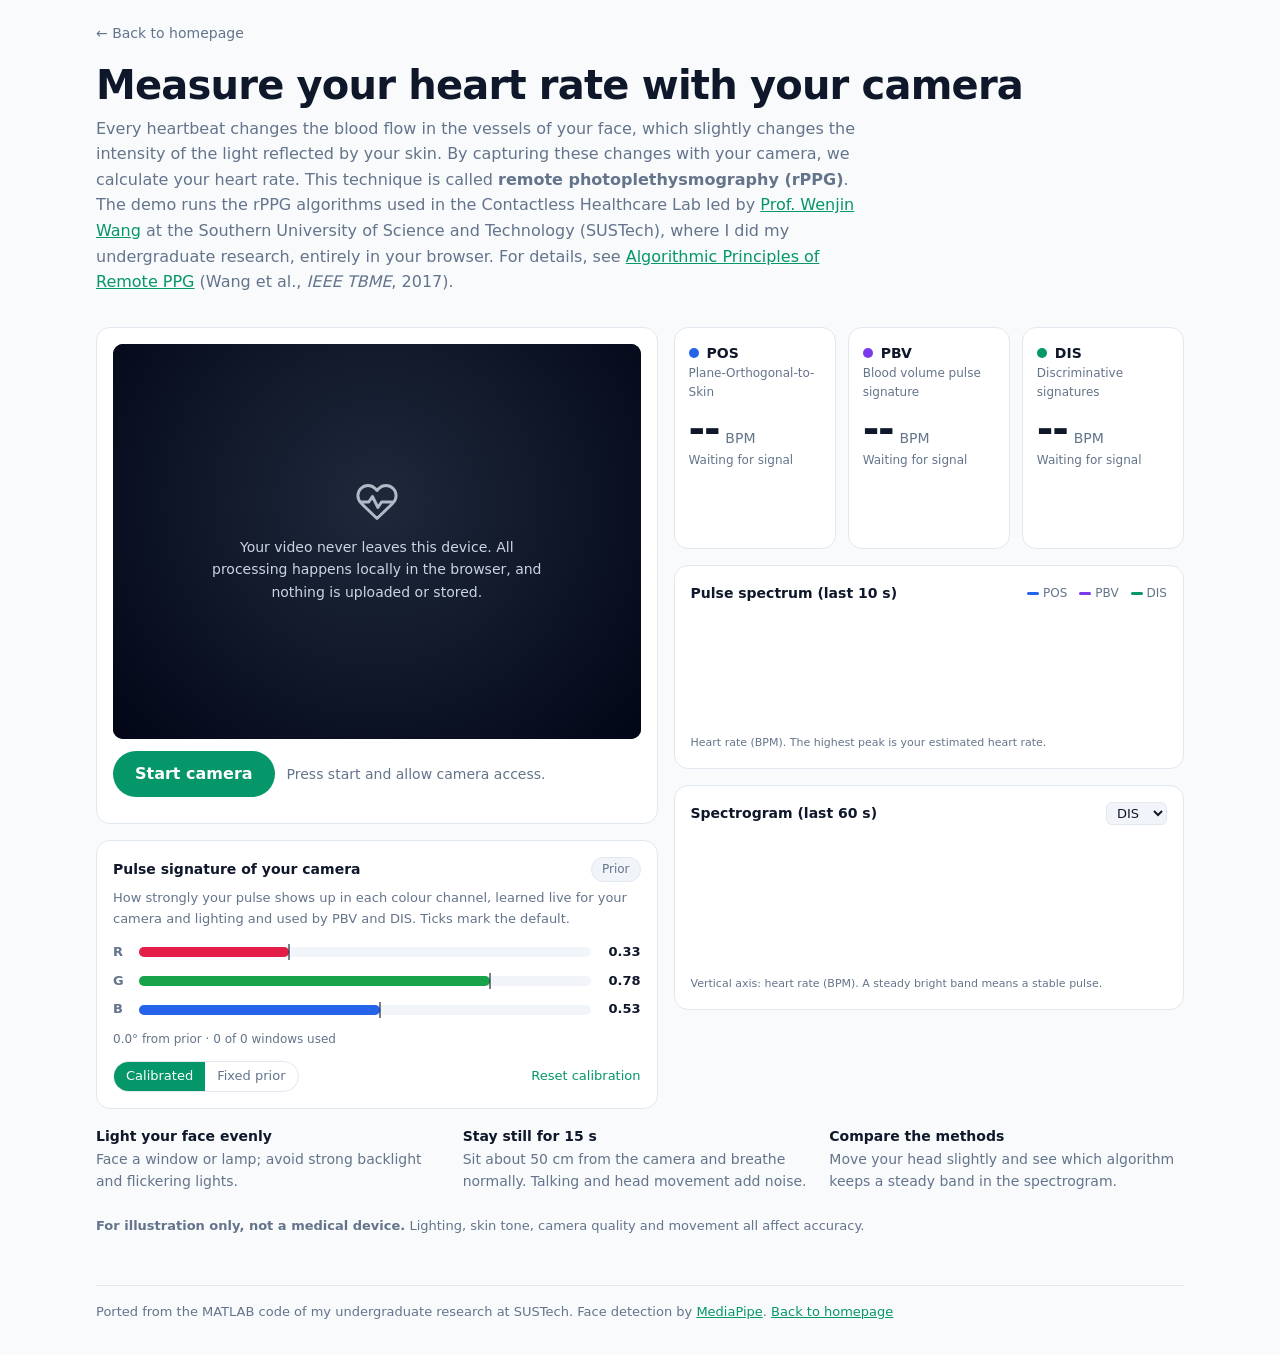
==== commit 1adb62ff: "Name the Contactless Healthcare Lab in the bio and rPPG demo Co-Authored-By: Claude Opus 5.5 <norepl" ====
--- a/static/rppg/index.html
+++ b/static/rppg/index.html
@@ -185,7 +185,8 @@
         Every heartbeat changes the blood flow in the vessels of your face, which slightly changes the intensity of
         the light reflected by your skin. By capturing these changes with your camera, we calculate your heart rate.
         This technique is called <strong>remote photoplethysmography (rPPG)</strong>. The demo runs the rPPG
-        algorithms used in <a href="https://sites.google.com/site/rppgwenjin" rel="noopener">Prof. Wenjin Wang's lab</a> at the Southern University of
+        algorithms used in the Contactless Healthcare Lab led by
+        <a href="https://sites.google.com/site/rppgwenjin" rel="noopener">Prof. Wenjin Wang</a> at the Southern University of
         Science and Technology (SUSTech), where I did my undergraduate research, entirely in your browser.
         For details, see <a href="https://doi.org/10.1109/TBME.2016.2609282" rel="noopener">Algorithmic Principles of Remote PPG</a>
         (Wang et al., <em>IEEE TBME</em>, 2017).
